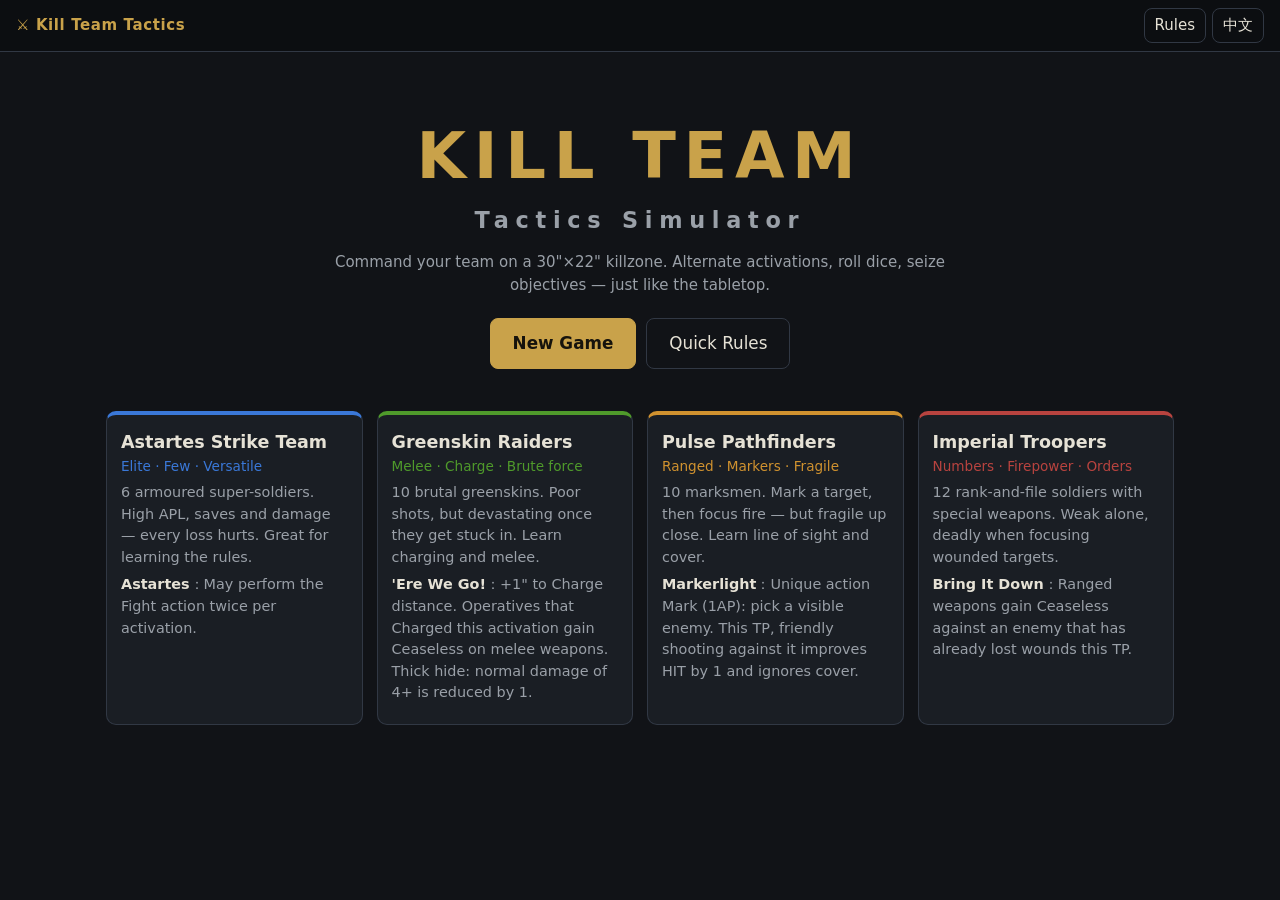
==== index.html @ c84ca501 "Kill Team Tactics: initial playable PWA Browser-based Kill Team-style skirmish game (no build step):" ====
<!doctype html>
<html lang="zh-Hant">
<head>
  <meta charset="utf-8">
  <meta name="viewport" content="width=device-width, initial-scale=1, viewport-fit=cover">
  <meta name="theme-color" content="#0c0e11">
  <meta name="apple-mobile-web-app-capable" content="yes">
  <title>Kill Team Tactics</title>
  <link rel="manifest" href="manifest.webmanifest">
  <link rel="icon" href="icons/icon.svg" type="image/svg+xml">
  <link rel="apple-touch-icon" href="icons/icon.svg">
  <link rel="stylesheet" href="css/style.css">
</head>
<body>
  <div id="app"></div>
  <div id="modal-root"></div>
  <script type="module" src="js/main.js"></script>
</body>
</html>
---- css/style.css ----
:root {
  --bg: #111317;
  --panel: #1a1e24;
  --panel2: #22272f;
  --line: #313844;
  --text: #e6e2d6;
  --muted: #9aa0a8;
  --brass: #c9a24a;
  --ok: #4fbf6a;
  --bad: #e0564f;
  --mat: #3a3f36;
  --grid: rgba(255, 255, 255, 0.07);
  --heavy: #23262b;
  --heavy-s: #5c6470;
  --light-t: rgba(170, 140, 90, 0.35);
  --light-s: rgba(200, 170, 110, 0.75);
  --obj: #d9d2bf;
  --obj-s: #111;
  color-scheme: dark;
}

* { box-sizing: border-box; }
html, body { margin: 0; height: 100%; }
body {
  background: var(--bg);
  color: var(--text);
  font: 15px/1.5 "Segoe UI", "Noto Sans TC", "Microsoft JhengHei", system-ui, sans-serif;
  -webkit-tap-highlight-color: transparent;
}
#app { min-height: 100%; display: flex; flex-direction: column; }

button {
  font: inherit; color: var(--text); background: var(--panel2); border: 1px solid var(--line);
  border-radius: 8px; padding: 8px 12px; cursor: pointer; transition: background .15s, border-color .15s;
}
button:hover:not(:disabled) { border-color: var(--brass); }
button:disabled { opacity: .4; cursor: not-allowed; }
button.primary { background: var(--brass); color: #16130c; border-color: var(--brass); font-weight: 600; }
button.primary:hover:not(:disabled) { filter: brightness(1.1); }
button.ghost { background: transparent; }
button.big { padding: 12px 22px; font-size: 1.05rem; }
button.wide { width: 100%; margin-top: 10px; }

/* ---------- header ---------- */
.top {
  display: flex; align-items: center; gap: 12px; padding: 8px 16px;
  background: #0c0e11; border-bottom: 1px solid var(--line); position: sticky; top: 0; z-index: 5;
}
.brand { font-weight: 700; letter-spacing: .04em; color: var(--brass); cursor: pointer; white-space: nowrap; }
.topbtns { margin-left: auto; display: flex; gap: 6px; }
.topbtns button { padding: 5px 10px; }

.scorebar { display: flex; align-items: center; gap: 10px; flex: 1; justify-content: center; min-width: 0; }
.score {
  border-left: 4px solid var(--tc); background: var(--panel); padding: 3px 10px; border-radius: 6px; min-width: 0;
}
.score.turn { box-shadow: 0 0 0 1px var(--tc), 0 0 14px -2px var(--tc); }
.sname { font-size: .8rem; color: var(--muted); white-space: nowrap; overflow: hidden; text-overflow: ellipsis; }
.snums { display: flex; gap: 10px; font-size: .85rem; white-space: nowrap; }
.snums b { color: var(--text); font-size: 1rem; }
.tp { font-weight: 700; color: var(--brass); white-space: nowrap; }

/* ---------- home ---------- */
.home { padding: 24px 16px 48px; max-width: 1100px; margin: 0 auto; width: 100%; }
.hero { text-align: center; padding: 32px 0 24px; }
.hero h1 { font-size: clamp(2.2rem, 7vw, 4rem); margin: 0; letter-spacing: .12em; color: var(--brass); }
.hero h1 small { display: block; font-size: .35em; letter-spacing: .3em; color: var(--muted); }
.hero p { max-width: 620px; margin: 14px auto 22px; color: var(--muted); }
.herobtns { display: flex; gap: 10px; justify-content: center; flex-wrap: wrap; }
.teamgrid { display: grid; grid-template-columns: repeat(auto-fit, minmax(240px, 1fr)); gap: 14px; margin-top: 18px; }
.teamcard { background: var(--panel); border: 1px solid var(--line); border-top: 4px solid var(--tc); border-radius: 10px; padding: 14px; }
.teamcard h3 { margin: 0; }
.tag { color: var(--tc); font-size: .85rem; margin-bottom: 6px; }
.teamcard p { margin: 6px 0; font-size: .9rem; color: var(--muted); }
.rule { font-size: .88rem; color: var(--muted); }
.rule b { color: var(--text); }

/* ---------- setup ---------- */
.setup { padding: 16px; max-width: 1100px; margin: 0 auto; width: 100%; }
.picks { display: grid; grid-template-columns: 1fr 1fr; gap: 16px; }
.pick { background: var(--panel); border: 1px solid var(--line); border-radius: 10px; padding: 14px; }
.pick h3 { margin: 0 0 10px; }
.picklist { display: grid; gap: 8px; }
.teampick { text-align: left; display: flex; flex-direction: column; border-left: 4px solid var(--tc); }
.teampick span { font-size: .82rem; color: var(--muted); }
.teampick.on { background: color-mix(in srgb, var(--tc) 25%, var(--panel2)); border-color: var(--tc); }
.aitoggle { display: flex; gap: 8px; align-items: center; margin: 12px 0 4px; cursor: pointer; }
.roster { margin-top: 10px; border-top: 1px solid var(--line); padding-top: 8px; }
.rrow { display: flex; justify-content: space-between; gap: 8px; font-size: .88rem; padding: 2px 0; }
.stats { color: var(--muted); white-space: nowrap; }
.setupbar { display: flex; justify-content: space-between; margin-top: 16px; }

/* ---------- game ---------- */
.game { flex: 1; display: grid; grid-template-columns: 1fr 360px; gap: 12px; padding: 12px; min-height: 0; }
.boardwrap { min-width: 0; display: flex; align-items: flex-start; justify-content: center; }
#board { width: 100%; height: auto; max-height: calc(100vh - 90px); background: #0c0e11; border-radius: 10px; user-select: none; touch-action: manipulation; }
#board .mat { fill: var(--mat); }
#board .heavy { fill: var(--heavy); stroke: var(--heavy-s); stroke-width: .06; }
#board .light { stroke: var(--light-s); stroke-width: .04; }
#board .objtxt { font-size: .45px; font-weight: 700; text-anchor: middle; fill: #111; }
#board .op { cursor: pointer; }
#board .op .base { stroke: #0b0b0b; stroke-width: .07; }
#board .op .base.conceal { stroke: #fff; stroke-dasharray: .15 .1; stroke-width: .06; }
#board .op.spent { opacity: .45; }
#board .optxt { font-size: .48px; font-weight: 700; text-anchor: middle; fill: #fff; pointer-events: none; paint-order: stroke; stroke: rgba(0,0,0,.6); stroke-width: .06px; }
#board .wbg { fill: rgba(0,0,0,.6); }
#board .wfg { fill: var(--ok); }
#board .wfg.inj { fill: var(--bad); }
#board .badge { font-size: .42px; fill: #fff; text-anchor: middle; pointer-events: none; }
#board .mark { fill: #ff3b30; stroke: #fff; stroke-width: .04; }
#board .selRing { fill: none; stroke: #fff; stroke-width: .07; opacity: .8; }
#board .activeRing { fill: none; stroke: var(--brass); stroke-width: .1; }
#board .tgt { fill: rgba(224, 86, 79, .18); stroke: var(--bad); stroke-width: .08; animation: pulse 1s ease-in-out infinite; }
#board .tgt.cover { stroke-dasharray: .2 .1; }
#board .ring { fill: rgba(201, 162, 74, .07); stroke: var(--brass); stroke-width: .04; stroke-dasharray: .25 .15; }
#board .path { fill: none; stroke-width: .09; stroke-linejoin: round; stroke-dasharray: .3 .12; }
#board .path.ok, #board .ghost.ok { stroke: var(--ok); }
#board .path.bad, #board .ghost.bad { stroke: var(--bad); }
#board .ghost { fill: rgba(255,255,255,.12); stroke-width: .07; }
#board .pathlen { font-size: .5px; text-anchor: middle; fill: #fff; font-weight: 700; paint-order: stroke; stroke: #000; stroke-width: .08px; }
@keyframes pulse { 50% { opacity: .45; } }

.panel { display: flex; flex-direction: column; gap: 10px; min-width: 0; max-height: calc(100vh - 80px); overflow-y: auto; }
.card { background: var(--panel); border: 1px solid var(--line); border-radius: 10px; padding: 12px; }
.card h2 { font-size: 1.05rem; margin: 0 0 6px; }
.card h3 { font-size: .95rem; margin: 0 0 6px; }
.card h3 small { color: var(--muted); font-weight: 400; font-size: .8rem; }
.hint { color: var(--muted); font-size: .88rem; margin: 6px 0; }
.small { font-size: .8rem; }
.ok { color: var(--ok); margin: 4px 0; }
.bad { color: var(--bad); margin: 4px 0; }
.row { display: flex; gap: 8px; flex-wrap: wrap; margin-top: 8px; }
.row > button { flex: 1; }
.cp { font-size: .75rem; color: var(--brass); margin-left: 4px; }
.turnbanner { border-top: 4px solid var(--tc); }
.activehead { display: flex; justify-content: space-between; align-items: center; margin: 6px 0; }
.ap { color: var(--brass); letter-spacing: 2px; }
.orders { display: grid; grid-template-columns: 1fr 1fr; gap: 6px; }
.orders .on { background: color-mix(in srgb, var(--brass) 30%, var(--panel2)); border-color: var(--brass); }
.actions { display: grid; grid-template-columns: 1fr 1fr; gap: 6px; margin-top: 8px; }
.readylist { display: flex; flex-wrap: wrap; gap: 6px; }
.readylist button { padding: 5px 8px; font-size: .85rem; }
.readylist small { color: var(--muted); }
.mode { border: 1px dashed var(--brass); border-radius: 8px; padding: 8px 10px; margin-top: 8px; }
.weapon { width: 100%; text-align: left; display: flex; flex-direction: column; margin-top: 6px; }
.wstats { color: var(--brass); font-size: .85rem; }
.wrules { color: var(--muted); font-size: .75rem; }

.ploys { border-left: 3px solid var(--tc); padding-left: 10px; margin: 10px 0; }
.ploy { width: 100%; text-align: left; margin-top: 6px; display: block; }
.ploy small { display: block; color: var(--muted); }
.ploy.on { border-color: var(--ok); }

.datacard { border-top: 3px solid var(--tc); }
.statline { display: grid; grid-template-columns: repeat(5, 1fr); gap: 4px; text-align: center; }
.statline div { background: var(--panel2); border-radius: 6px; padding: 4px 0; }
.statline span { display: block; font-size: .65rem; color: var(--muted); letter-spacing: .08em; }
.statline b { font-size: 1.05rem; }
.flags { display: flex; flex-wrap: wrap; gap: 4px; margin-top: 6px; }
.flag { font-size: .75rem; padding: 1px 7px; border-radius: 999px; background: var(--panel2); border: 1px solid var(--line); }
.flag.inj { border-color: var(--bad); color: var(--bad); }
.flag.mk { border-color: #ff3b30; }
table.weapons, table.final { width: 100%; border-collapse: collapse; margin-top: 8px; font-size: .85rem; }
table.weapons th, table.final th { color: var(--muted); font-weight: 400; font-size: .75rem; text-align: center; }
table.weapons td, table.final td { padding: 4px 2px; border-top: 1px solid var(--line); text-align: center; }
table.weapons td:first-child, table.final td:first-child { text-align: left; }

.log ol { list-style: none; margin: 0; padding: 0; max-height: 220px; overflow-y: auto; font-size: .8rem; }
.log li { padding: 3px 0; border-bottom: 1px solid rgba(255,255,255,.04); color: var(--muted); }
.log li.tp { color: var(--brass); font-weight: 600; }
.log li.kill { color: var(--bad); }
.log li.side0, .log li.side1 { color: var(--text); }

/* ---------- modal ---------- */
.modal { position: fixed; inset: 0; background: rgba(0,0,0,.6); display: flex; align-items: center; justify-content: center; padding: 16px; z-index: 20; }
.dialog { background: var(--panel); border: 1px solid var(--line); border-radius: 12px; padding: 18px; width: min(520px, 100%); max-height: 90vh; overflow-y: auto; }
.dialog h2 { margin: 0 0 8px; }
.dialog.help { width: min(720px, 100%); }
.dialog.help h3 { color: var(--brass); margin: 16px 0 6px; }
.dialog.help table { border-collapse: collapse; width: 100%; font-size: .9rem; }
.dialog.help td { border-top: 1px solid var(--line); padding: 5px 6px; vertical-align: top; }
.dialog.help td:first-child { white-space: nowrap; color: var(--brass); }
.dicerow { display: flex; align-items: center; flex-wrap: wrap; gap: 5px; margin: 10px 0; }
.dicerow label { width: 100%; font-size: .8rem; color: var(--muted); }
.dicerow em { font-style: normal; font-size: .82rem; color: var(--muted); margin-left: 6px; }
.die {
  width: 36px; height: 36px; display: inline-flex; align-items: center; justify-content: center; border-radius: 7px;
  font-weight: 700; font-size: 1.1rem; background: #2c3139; color: #777; border: 2px solid #3a404a;
  animation: roll .35s ease-out both;
}
.die.norm { background: #e8e3d4; color: #1b1b1b; border-color: #fff; }
.die.crit { background: var(--brass); color: #1b1b1b; border-color: #ffe08a; box-shadow: 0 0 10px rgba(201,162,74,.6); }
.die.rr { outline: 2px dotted #8ab4ff; outline-offset: 1px; }
.die.cover { font-size: .9rem; }
@keyframes roll { from { transform: rotate(-120deg) scale(.4); opacity: 0; } }
.dicerow .die:nth-child(3) { animation-delay: .05s; } .dicerow .die:nth-child(4) { animation-delay: .1s; }
.dicerow .die:nth-child(5) { animation-delay: .15s; } .dicerow .die:nth-child(6) { animation-delay: .2s; }
.outcome { background: var(--panel2); border-radius: 8px; padding: 10px; margin-top: 10px; }
.outcome b { color: var(--brass); font-size: 1.2rem; }
.steps { font-size: .88rem; padding-left: 20px; }
.still .die { animation: none; }
.die.small { width: 26px; height: 26px; font-size: .85rem; animation: none; }
.fsides { display: grid; grid-template-columns: 1fr 1fr; gap: 8px; }
.fside { background: var(--panel2); border-radius: 8px; padding: 8px; border-top: 3px solid var(--tc); }
.fside.now { box-shadow: 0 0 0 2px var(--tc); }
.fhead small { display: block; color: var(--muted); }
.fside .dicerow { margin: 6px 0; }
.fside .die { width: 30px; height: 30px; font-size: .95rem; }
.remain, .wounds { font-size: .82rem; color: var(--muted); display: flex; align-items: center; gap: 4px; flex-wrap: wrap; margin-top: 4px; }
.fopts { display: grid; gap: 6px; }
@media (max-width: 480px) { .fsides { grid-template-columns: 1fr; } }

/* ---------- responsive ---------- */
@media (max-width: 900px) {
  .game { grid-template-columns: 1fr; padding: 8px; }
  .panel { max-height: none; }
  #board { max-height: none; }
  .picks { grid-template-columns: 1fr; }
  .top { flex-wrap: wrap; padding: 6px 10px; }
  .scorebar { order: 3; width: 100%; flex-basis: 100%; }
  .brand span { display: none; }
}
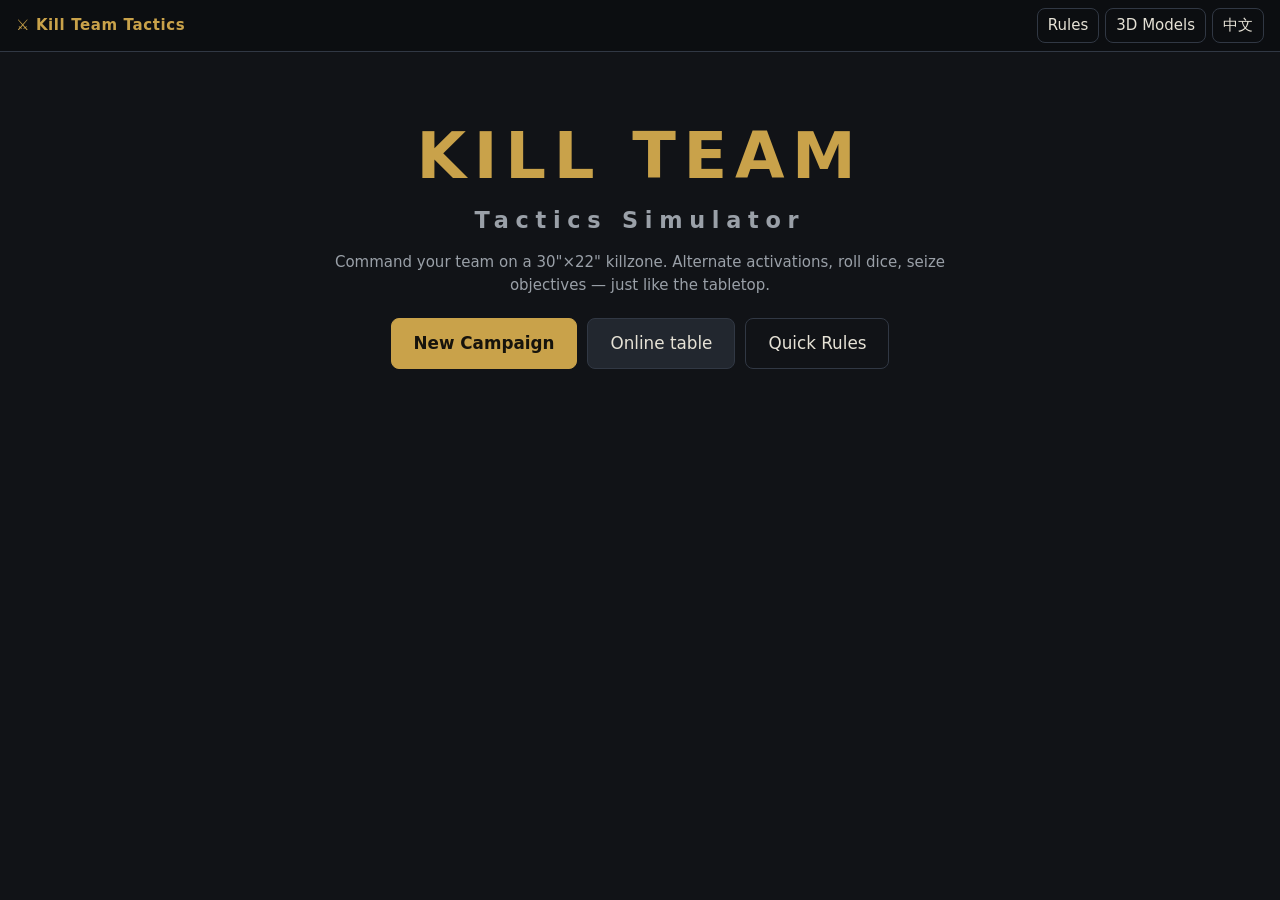
==== commit a15e0e96: "Add peer-to-peer online tabletop and refine 3D previews" ====
--- a/index.html
+++ b/index.html
@@ -10,6 +10,7 @@
   <link rel="icon" href="icons/icon.svg" type="image/svg+xml">
   <link rel="apple-touch-icon" href="icons/icon.svg">
   <link rel="stylesheet" href="css/style.css">
+  <link rel="stylesheet" href="css/online.css">
 </head>
 <body>
   <div id="app"></div>
--- a/css/style.css
+++ b/css/style.css
@@ -42,20 +42,64 @@
 button.wide { width: 100%; margin-top: 10px; }
 
 /* ---------- header ---------- */
+/* Three columns: brand + score on the left, the turn status exactly centred, buttons on the right. */
 .top {
-  display: flex; align-items: center; gap: 12px; padding: 8px 16px;
+  display: grid; grid-template-columns: minmax(max-content, 1fr) minmax(300px, 760px) minmax(max-content, 1fr);
+  align-items: center; gap: 12px; padding: 8px 16px;
   background: #0c0e11; border-bottom: 1px solid var(--line); position: sticky; top: 0; z-index: 5;
 }
+.topleft { display: flex; align-items: center; gap: 12px; min-width: 0; }
 .brand { font-weight: 700; letter-spacing: .04em; color: var(--brass); cursor: pointer; white-space: nowrap; }
-.topbtns { margin-left: auto; display: flex; gap: 6px; }
+.topbtns { justify-self: end; display: flex; gap: 6px; }
 .topbtns button { padding: 5px 10px; }
-
-.scorebar { display: flex; align-items: center; gap: 10px; flex: 1; justify-content: center; min-width: 0; }
+.game-settings { position: relative; flex-shrink: 0; }
+.game-settings summary {
+  display: flex; align-items: center; justify-content: center; width: 40px; height: 40px;
+  border: 1px solid var(--line); border-radius: 8px; cursor: pointer; list-style: none;
+}
+.game-settings summary::-webkit-details-marker { display: none; }
+.game-settings summary:hover, .game-settings[open] summary { border-color: var(--brass); color: var(--brass); }
+.game-settings summary:focus-visible { outline: 2px solid var(--brass); outline-offset: 3px; }
+.settings-menu {
+  position: absolute; right: 0; top: calc(100% + 8px); width: 180px; padding: 8px;
+  display: grid; gap: 4px; background: var(--panel); border: 1px solid var(--line);
+  border-radius: 10px; box-shadow: 0 8px 24px #0008; z-index: 10;
+}
+.topbtns .settings-menu button { text-align: left; padding: 10px 12px; }
+.settings-menu button:hover { background: var(--panel2); }
+
+.scorebar { display: flex; align-items: center; gap: 10px; flex: 0 1 auto; justify-content: flex-start; min-width: 0; }
+.turnstatus {
+  min-width: 0; display: flex; align-items: stretch; overflow: hidden; border-radius: 12px;
+  border: 1px solid color-mix(in srgb, var(--tc) 70%, transparent);
+  background: linear-gradient(90deg, color-mix(in srgb, var(--tc) 26%, var(--panel)) 0%, var(--panel) 70%);
+  box-shadow: 0 0 0 1px #0006 inset, 0 0 18px -6px var(--tc);
+}
+.turnstatus.flash { animation: tsflash 1.2s ease-out; }
+@keyframes tsflash {
+  0% { box-shadow: 0 0 0 2px var(--tc), 0 0 36px 4px var(--tc); transform: scale(1.02); }
+  100% { box-shadow: 0 0 0 1px #0006 inset, 0 0 18px -6px var(--tc); transform: none; }
+}
+.tsbadge {
+  flex: 0 0 auto; display: flex; flex-direction: column; align-items: center; justify-content: center; gap: 1px;
+  min-width: 72px; padding: 6px 10px; background: color-mix(in srgb, var(--tc) 55%, #000); color: #fff;
+}
+.tsicon { font-size: 1.3rem; line-height: 1; }
+.tsphase { font-weight: 700; font-size: .85rem; letter-spacing: .06em; }
+.tsbadge small { font-size: .7rem; opacity: .85; white-space: nowrap; }
+.tsbody { flex: 1; min-width: 0; padding: 6px 14px; display: flex; flex-direction: column; justify-content: center; text-align: center; }
+.tswho, .tsdoing, .tslast { white-space: nowrap; overflow: hidden; text-overflow: ellipsis; }
+.tswho { font-size: 1.15rem; font-weight: 700; color: var(--text); }
+.tswho b { font-size: 1.25rem; }
+.tsdoing { font-size: .95rem; color: var(--text); }
+.tslast { font-size: .78rem; color: var(--muted); margin-top: 2px; }
+@media (prefers-reduced-motion: reduce) { .turnstatus.flash { animation: none; } }
 .score {
   border-left: 4px solid var(--tc); background: var(--panel); padding: 3px 10px; border-radius: 6px; min-width: 0;
 }
 .score.turn { box-shadow: 0 0 0 1px var(--tc), 0 0 14px -2px var(--tc); }
 .sname { font-size: .8rem; color: var(--muted); white-space: nowrap; overflow: hidden; text-overflow: ellipsis; }
+.sname small { display: block; font-size: .68rem; line-height: 1.2; overflow: hidden; text-overflow: ellipsis; }
 .snums { display: flex; gap: 10px; font-size: .85rem; white-space: nowrap; }
 .snums b { color: var(--text); font-size: 1rem; }
 .tp { font-weight: 700; color: var(--brass); white-space: nowrap; }
@@ -88,37 +132,213 @@
 .roster { margin-top: 10px; border-top: 1px solid var(--line); padding-top: 8px; }
 .rrow { display: flex; justify-content: space-between; gap: 8px; font-size: .88rem; padding: 2px 0; }
 .stats { color: var(--muted); white-space: nowrap; }
+.abilities { margin: 8px 0 0; padding-left: 18px; font-size: .8rem; color: var(--muted); }
+.abilities b { color: var(--text); }
+.missionbox { margin: 4px 0 6px; font-size: .82rem; color: var(--muted); }
+.missionbox b { color: var(--brass); }
+.missionpick { margin-bottom: 12px; }
+.missionpick select, .bidinput { background: var(--panel2); color: var(--text); border: 1px solid var(--line); border-radius: 6px; padding: 6px; font: inherit; }
+.missionpick select { width: 100%; }
+.bidinput { width: 80px; }
+.log li.npo { color: #c99be0; }
+/* Turn banner over the map: slides in, holds, fades; never blocks clicks */
+.turnanim { position: absolute; left: 0; right: 0; top: 16%; z-index: 4; pointer-events: none; display: flex; justify-content: center;
+  animation: turnband 1.9s ease-in-out both; }
+.turnanim > div { min-width: 60%; padding: 10px 28px; text-align: center; color: #fff;
+  background: linear-gradient(90deg, transparent, color-mix(in srgb, var(--tc) 55%, #0b0e13) 18%, color-mix(in srgb, var(--tc) 55%, #0b0e13) 82%, transparent);
+  border-top: 2px solid var(--tc); border-bottom: 2px solid var(--tc); text-shadow: 0 2px 10px rgba(0,0,0,.7); }
+.turnanim b { display: block; font-size: clamp(1.4rem, 5.5vw, 2.6rem); letter-spacing: .14em; animation: turnword 1.9s ease-out both; }
+.turnanim span { display: block; font-size: .95rem; opacity: .9; }
+.turnanim.theirs > div { background: linear-gradient(270deg, transparent, color-mix(in srgb, var(--tc) 55%, #0b0e13) 18%, color-mix(in srgb, var(--tc) 55%, #0b0e13) 82%, transparent); }
+.turnanim.theirs { animation-name: turnbandR; }
+@keyframes turnband { 0% { opacity: 0; transform: translateX(-40%); } 18% { opacity: 1; transform: none; } 78% { opacity: 1; } 100% { opacity: 0; transform: translateX(8%); } }
+@keyframes turnbandR { 0% { opacity: 0; transform: translateX(40%); } 18% { opacity: 1; transform: none; } 78% { opacity: 1; } 100% { opacity: 0; transform: translateX(-8%); } }
+@keyframes turnword { 0% { letter-spacing: .6em; opacity: 0; } 22% { letter-spacing: .14em; opacity: 1; } 100% { letter-spacing: .14em; opacity: 1; } }
+@media (prefers-reduced-motion: reduce) { .turnanim, .turnanim b { animation: none !important; } }
+/* Victory / defeat banner over the map */
+.endbanner { position: absolute; inset: 0; z-index: 5; display: flex; align-items: center; justify-content: center; cursor: pointer; border-radius: 10px;
+  background: radial-gradient(circle at center, color-mix(in srgb, var(--tc) 38%, transparent), rgba(5,7,10,.78) 70%); animation: endfade .8s ease-out both; overflow: hidden; }
+.endbanner.lose { background: radial-gradient(circle at center, rgba(0,0,0,.35), rgba(5,0,0,.86) 70%); backdrop-filter: grayscale(.9) brightness(.7); }
+.endbanner.draw { background: radial-gradient(circle at center, rgba(201,162,74,.22), rgba(5,7,10,.8) 70%); }
+.endtext { text-align: center; color: #fff; text-shadow: 0 2px 18px rgba(0,0,0,.8); padding: 0 12px; }
+.endtext h1 { margin: 0; font-size: clamp(2.4rem, 9vw, 5.5rem); letter-spacing: .18em; padding-left: .18em; font-weight: 800; animation: endpop 1.1s cubic-bezier(.2, 1.4, .4, 1) .25s both; }
+.endbanner.win h1 { background: linear-gradient(180deg, #fff6c8, #e0a93a); -webkit-background-clip: text; background-clip: text; color: transparent; text-shadow: none; filter: drop-shadow(0 3px 14px rgba(255,200,80,.6)); }
+.endbanner.lose h1 { color: #d65b52; animation: endfall 1.2s cubic-bezier(.3, 0, .2, 1) .25s both, endshake .5s ease-in-out 1.4s 2; }
+.endbanner.draw h1 { color: #e8dcb4; }
+.endtext p { margin: .4rem 0 0; font-size: clamp(1rem, 3vw, 1.6rem); color: var(--tc); filter: brightness(1.5); animation: endfade .8s ease-out 1s both; }
+.endtext small { display: block; margin-top: .3rem; font-size: 1rem; opacity: .85; animation: endfade .8s ease-out 1.3s both; }
+.endtext em { display: block; margin-top: 1.2rem; font-style: normal; font-size: .8rem; opacity: .65; animation: endfade .8s ease-out 2s both; }
+.endsparks { position: absolute; left: 50%; top: 50%; width: 0; height: 0; }
+.endsparks i { position: absolute; left: 0; top: 0; width: 8px; height: 8px; margin: -4px; border-radius: 50%; background: var(--c); transform: rotate(var(--a)) translateX(0); opacity: 0;
+  animation: endspark 1.6s ease-out var(--d) infinite; }
+@keyframes endfade { from { opacity: 0; } to { opacity: 1; } }
+@keyframes endpop { from { opacity: 0; transform: scale(.3); } to { opacity: 1; transform: scale(1); } }
+@keyframes endfall { from { opacity: 0; transform: translateY(-120%) scale(1.4); } to { opacity: 1; transform: none; } }
+@keyframes endshake { 0%, 100% { transform: translateX(0); } 25% { transform: translateX(-8px); } 75% { transform: translateX(8px); } }
+@keyframes endspark { 0% { opacity: 1; transform: rotate(var(--a)) translateX(0) scale(1); } 100% { opacity: 0; transform: rotate(var(--a)) translateX(min(34vw, 260px)) scale(.3); } }
+@media (prefers-reduced-motion: reduce) { .endbanner *, .endbanner { animation-duration: .01s !important; animation-iteration-count: 1 !important; animation-delay: 0s !important; } }
+.gambit { margin: 10px 0; padding-top: 8px; border-top: 1px solid var(--line); }
+.gambit label, .ffploys label { display: block; margin: 4px 0; }
+.gambit label .hint, .ffploys label .hint { display: block; margin-left: 22px; }
+.ffploys { margin: 8px 0; padding: 6px 8px; border-left: 3px solid var(--accent, #c9a227); background: rgba(201, 162, 39, .06); }
+.ffploys h4 { margin: 0 0 4px; font-size: .9em; }
+.ffploys label.off { opacity: .55; }
+.gambit h4 { margin: 0 0 4px; }
+.gambit select { width: 100%; background: var(--panel2); color: var(--text); border: 1px solid var(--line); border-radius: 6px; padding: 6px; font: inherit; }
+.recentbox { margin: 6px 0 10px; padding: 6px 8px; border: 1px solid var(--line); border-radius: 8px; background: var(--panel2); }
+.recent.now span:first-child::before { content: '▶ '; color: var(--brass); }
+.pending { margin: 8px 0; padding: 10px; border: 1px solid var(--bad); border-radius: 8px; }
+.pending h3 { margin: 0 0 6px; }
+.pending .row { display: flex; gap: 8px; justify-content: flex-end; }
+.teaminfo { display: grid; grid-template-columns: auto 1fr; gap: 2px 10px; margin: 6px 0 8px; font-size: .84rem; }
+.teaminfo dt { color: var(--muted); }
+.teaminfo dd { margin: 0; }
+.tactics { margin-top: 10px; border-top: 1px solid var(--line); padding-top: 8px; }
+.tactics h4 { margin: 0 0 6px; }
+.tactics .row { display: flex; gap: 10px; flex-wrap: wrap; }
+.tactics label { display: flex; flex-direction: column; gap: 3px; font-size: .82rem; color: var(--muted); flex: 1; min-width: 130px; }
+.tactics label.equip-option { display: grid; grid-template-columns: 18px minmax(0, 1fr); column-gap: 8px; row-gap: 3px; align-items: start; margin: 10px 0; cursor: pointer; }
+.equip-option input[type="checkbox"] { grid-column: 1; grid-row: 1; width: 16px; height: 16px; margin: 2px 0 0; }
+.equip-option .equip-name { grid-column: 2; grid-row: 1; }
+.equip-option .hint { grid-column: 2; grid-row: 2; }
+.equipment-group { margin-top: 16px; padding-top: 12px; border-top: 1px solid var(--line, #343b46); }
+.equipment-group h5 { margin: 0 0 10px; font-size: 1rem; }
+.equipment-group h5 .hint { display: block; margin-top: 4px; font-size: .8rem; font-weight: normal; }
+.tactics select { background: var(--panel2); color: var(--text); border: 1px solid var(--line); border-radius: 6px; padding: 6px; font: inherit; }
 .setupbar { display: flex; justify-content: space-between; margin-top: 16px; }
 
 /* ---------- game ---------- */
+.boardviewbar { display: flex; align-items: center; gap: 7px; margin: 0 0 8px; flex-wrap: wrap; }
+.boardviewbar .on { border-color: var(--accent, #d6ad65); color: #ffe09b; background: #353124; }
+.battle3d-stage { position: relative; width: 100%; height: min(70vh, 780px); min-height: 380px; background: #10151d; border: 1px solid var(--line); border-radius: 10px; overflow: hidden; }
+.battle3d-source { display: none; }
+.battle3d-host, .battle3d-canvas { width: 100%; height: 100%; display: block; }
+.battle3d-canvas { touch-action: none; outline-offset: -3px; }
+.battle3d-tools { position: absolute; top: 10px; right: 10px; display: flex; gap: 6px; flex-wrap: wrap; justify-content: flex-end; }
+.battle3d-tools button { padding: 5px 9px; background: #151d2ce8; }
+.battle3d-tools .on { color: #ffe09b; border-color: #ffe09b; }
+.battle3d-hint { pointer-events: none; position: absolute; left: 10px; right: 10px; bottom: 0; padding: 7px 10px; background: #10151dd9; color: #b8c7dc; font-size: 11px; border-radius: 6px; }
+.battle3d-status { position: absolute; z-index: 5; left: 10px; top: 45px; max-width: calc(100% - 20px); padding: 9px 12px; color: #fff; background: #172337ed; border-radius: 6px; }
+@media(max-width: 650px) { .battle3d-stage { height: 60vh; min-height: 330px; } .battle3d-tools { right: 5px; top: 5px; gap: 3px; } }
 .game { flex: 1; display: grid; grid-template-columns: 1fr 360px; gap: 12px; padding: 12px; min-height: 0; }
 .boardwrap { min-width: 0; display: flex; align-items: flex-start; justify-content: center; }
 #board { width: 100%; height: auto; max-height: calc(100vh - 90px); background: #0c0e11; border-radius: 10px; user-select: none; touch-action: manipulation; }
 #board .mat { fill: var(--mat); }
+#board .cover-range { fill: none; stroke: #9edbd2; stroke-width: .045; stroke-dasharray: .22 .16; opacity: .35; pointer-events: none; }
+#terrain-hover { position: fixed; z-index: 1000; pointer-events: none; max-width: min(340px, calc(100vw - 16px)); padding: 10px 12px; border: 1px solid var(--line); border-radius: 8px; background: var(--panel); color: var(--text); font-size: .85rem; box-shadow: 0 4px 16px #0008; }
+#terrain-hover div { margin-top: 5px; color: var(--muted); }
 #board .heavy { fill: var(--heavy); stroke: var(--heavy-s); stroke-width: .06; }
 #board .light { stroke: var(--light-s); stroke-width: .04; }
+#board .wire { fill: none; stroke: #b9b2a0; stroke-width: .07; stroke-dasharray: .18 .1; }
 #board .objtxt { font-size: .45px; font-weight: 700; text-anchor: middle; fill: #111; }
+#board .objbadge { font-size: .34px; font-weight: 700; text-anchor: middle; fill: var(--obj); paint-order: stroke; stroke: rgba(0,0,0,.65); stroke-width: .08px; }
 #board .op { cursor: pointer; }
+#board.deploy .op.mine { cursor: grab; touch-action: none; }
+#board .equipment-rotate-handle { cursor: grab; touch-action: none; pointer-events: all; }
+#board .equipment-rotate-handle:hover { fill: #fff; stroke: #37d995; }
+#board .equipment-rotate-handle:active { cursor: grabbing; }
+#board .op.dragging { cursor: grabbing; opacity: .85; }
 #board .op .base { stroke: #0b0b0b; stroke-width: .07; }
 #board .op .base.conceal { stroke: #fff; stroke-dasharray: .15 .1; stroke-width: .06; }
-#board .op.spent { opacity: .45; }
+#board .op.spent .base { opacity: .45; }
+.operative-tokens { pointer-events: none; }
+.order-token { --token-color: #ec8a30; --token-edge: #ffe1ae; --token-ink: #24180d; }
+.order-token.conceal { --token-color: #439fc4; --token-edge: #b5e6ff; --token-ink: #071b2a; }
+.order-token.expended { --token-color: #47362a; --token-edge: #d38343; --token-ink: #f5b578; }
+.order-token.conceal.expended { --token-color: #203e51; --token-edge: #5caccb; --token-ink: #a8e0f4; }
+.counteract-token { --token-color: #e7dbc3; --token-edge: #93836c; --token-ink: #28231d; }
+.crossfire-token { --token-color: #7a5aa6; --token-edge: #d9c6f5; --token-ink: #fff; }
+.token-num { font-size: .38px; font-weight: 800; fill: var(--token-ink); }
+.token-face { fill: var(--token-color); stroke: var(--token-edge); stroke-width: .055; stroke-linejoin: round; }
+.token-symbol { fill: none; stroke: var(--token-ink); stroke-width: .055; stroke-linecap: round; stroke-linejoin: round; }
+.token-used { fill: none; stroke: #fff2d6; stroke-width: .075; stroke-linecap: round; stroke-linejoin: round; }
+.token-legend { display: flex; flex-wrap: wrap; gap: 8px 14px; padding: 8px 4px; color: var(--muted); font-size: .78rem; }
+.token-key { display: inline-flex; align-items: center; gap: 5px; }
+.token-key svg { width: 22px; height: 22px; overflow: visible; }
 #board .optxt { font-size: .48px; font-weight: 700; text-anchor: middle; fill: #fff; pointer-events: none; paint-order: stroke; stroke: rgba(0,0,0,.6); stroke-width: .06px; }
 #board .wbg { fill: rgba(0,0,0,.6); }
 #board .wfg { fill: var(--ok); }
 #board .wfg.inj { fill: var(--bad); }
 #board .badge { font-size: .42px; fill: #fff; text-anchor: middle; pointer-events: none; }
 #board .mark { fill: #ff3b30; stroke: #fff; stroke-width: .04; }
+#board .poisontok { fill: #8fd14f; stroke: #1b1b1b; stroke-width: .04; }
+#board .marktxt { font-size: .3px; font-weight: 700; text-anchor: middle; fill: #fff; pointer-events: none; }
 #board .selRing { fill: none; stroke: #fff; stroke-width: .07; opacity: .8; }
 #board .activeRing { fill: none; stroke: var(--brass); stroke-width: .1; }
+#board .op.victor .base { animation: victor 1.4s ease-in-out infinite; }
+#board .op.vanquished { opacity: .4; filter: grayscale(1); }
+@keyframes victor { 0%, 100% { filter: drop-shadow(0 0 .1px #ffe08a); } 50% { filter: drop-shadow(0 0 .45px #ffe08a); } }
+#board .trailg.old { opacity: .3; }
+#board .trailg.latest .trail { stroke-width: .14; opacity: 1; }
+#board .trailtxt { font-size: .5px; text-anchor: middle; fill: #fff; font-weight: 700; paint-order: stroke; stroke: #000; stroke-width: .1px; }
+#board .optag rect { fill: rgba(10,12,16,.88); stroke: var(--brass); stroke-width: .05; }
+#board .optag text { font-size: .46px; font-weight: 700; text-anchor: middle; fill: #fff; }
+#board .optag.atk rect { stroke: #ff6a5a; } #board .optag.tgtt rect { stroke: #ff3b30; fill: rgba(60,10,10,.9); }
+#board .optag.peekt rect { stroke: #7fe3ff; }
+#board .peekMark { fill: none; stroke: #7fe3ff; stroke-width: .09; pointer-events: none; animation: pulse 1.1s ease-in-out infinite; }
+#board .op.linked { filter: drop-shadow(0 0 .35px #7fe3ff) drop-shadow(0 0 .2px #7fe3ff); }
+#board .atkRing { fill: none; stroke: #ff6a5a; stroke-width: .12; }
+#board .tgtRing { fill: rgba(255,59,48,.14); stroke: #ff3b30; stroke-width: .12; stroke-dasharray: .25 .12; animation: pulse 1s ease-in-out infinite; }
+#board .activeRing.pulse { animation: pulse 1.2s ease-in-out infinite; }
+#board .lastRing { fill: none; stroke-width: .07; stroke-dasharray: .2 .12; opacity: .9; }
+#board .mmarker { fill: #1d2430; stroke-width: .07; }
+#board .mmarktxt { font-size: .45px; text-anchor: middle; fill: #f0d27a; }
+#board .carrytxt { font-size: .38px; fill: #f0d27a; paint-order: stroke; stroke: #000; stroke-width: .06px; }
+#board .pechra { fill: rgba(255,255,255,.05); stroke-width: .05; stroke-dasharray: .15 .1; }
+#board .pechratxt { font-size: .6px; text-anchor: middle; }
+#board .smoke { fill: rgba(200, 200, 210, .35); stroke: rgba(230, 230, 240, .6); stroke-width: .05; }
+#board .reanim { fill: rgba(80, 220, 120, .18); stroke-width: .08; }
+#board .reanimtxt { font-size: 1px; text-anchor: middle; fill: #7dffa8; }
+#board .killmark circle { fill: none; stroke: #ff3b30; stroke-width: .05; }
+#board .killmark line { stroke: #ff3b30; stroke-width: .06; }
+#board .los { stroke: var(--bad); stroke-width: .08; stroke-dasharray: .35 .15; }
 #board .tgt { fill: rgba(224, 86, 79, .18); stroke: var(--bad); stroke-width: .08; animation: pulse 1s ease-in-out infinite; }
 #board .tgt.cover { stroke-dasharray: .2 .1; }
+#board .tgt.obscured { stroke-dasharray: .08 .12; }
+#board .badge.obs { font-size: .55px; fill: #cfd6e4; }
 #board .ring { fill: rgba(201, 162, 74, .07); stroke: var(--brass); stroke-width: .04; stroke-dasharray: .25 .15; }
 #board .path { fill: none; stroke-width: .09; stroke-linejoin: round; stroke-dasharray: .3 .12; }
 #board .path.ok, #board .ghost.ok { stroke: var(--ok); }
 #board .path.bad, #board .ghost.bad { stroke: var(--bad); }
 #board .ghost { fill: rgba(255,255,255,.12); stroke-width: .07; }
 #board .pathlen { font-size: .5px; text-anchor: middle; fill: #fff; font-weight: 700; paint-order: stroke; stroke: #000; stroke-width: .08px; }
+#board .placement-block, #board .placement-edge { fill: rgba(255, 80, 80, .12); stroke: #ff6969; stroke-width: .12; stroke-dasharray: .2 .1; }
+#board .placement-edge { fill: none; }
+#board .placement-base { fill: rgba(255, 80, 80, .24); stroke: #ff6969; stroke-width: .12; }
+#board .placement-cross { fill: none; stroke: #fff; stroke-width: .1; stroke-linecap: round; }
+#board .placement-label { fill: #ffb5b5; }
+.placement-warning { padding: .7rem .8rem; border: 1px solid var(--bad); border-radius: .5rem; background: rgba(255, 80, 80, .08); }
+.placement-warning strong { color: #ffb5b5; }
+.placement-warning p { margin: .35rem 0 0; }
 @keyframes pulse { 50% { opacity: .45; } }
+#board .trail { stroke-width: .1; stroke-dasharray: .3 .15; opacity: .9; }
+#board .trailghost { fill: none; stroke-width: .06; stroke-dasharray: .15 .1; opacity: .7; }
+#board .mline { fill: none; stroke: #5ad1ff; stroke-width: .07; stroke-dasharray: .25 .12; stroke-linejoin: round; }
+#board .mpt { fill: #5ad1ff; }
+#board .mpt.snap { fill: none; stroke: #5ad1ff; stroke-width: .07; }
+#board .mseg, #board .mtotal { text-anchor: middle; font-weight: 700; fill: #fff; paint-order: stroke; stroke: #06202b; stroke-width: .1px; }
+#board .mseg { font-size: .42px; fill: #bfefff; }
+#board .mtotal { font-size: .6px; }
+#board .mhint { font-size: .38px; text-anchor: middle; fill: #5ad1ff; }
+
+.boardbox { position: relative; width: 100%; }
+.boardtools { display: flex; align-items: center; justify-content: flex-end; gap: 6px; flex-wrap: wrap; margin-top: 6px; }
+.boardtools button { padding: 8px 12px; min-height: 40px; }
+.boardtools.on { justify-content: space-between; background: rgba(90, 209, 255, .08); border: 1px solid #5ad1ff; border-radius: 10px; padding: 6px 8px; }
+.boardtools.on span { color: #5ad1ff; font-size: .9rem; flex: 1 1 100%; }
+.boardtools.on span b { color: #fff; font-size: 1.1rem; }
+.boardtools.on span small { color: var(--muted); }
+.boardtools.on button { flex: 1; }
+@media (min-width: 600px) { .boardtools.on span { flex: 1 1 auto; } .boardtools.on button { flex: 0 0 auto; } }
+.inspect { position: absolute; width: min(300px, 64%); max-height: 94%; overflow-y: auto; z-index: 3; border-radius: 10px; box-shadow: 0 6px 24px rgba(0,0,0,.6); }
+.inspect.left { left: 8px; } .inspect.right { right: 8px; }
+.inspect.top { top: 8px; } .inspect.bottom { bottom: 8px; }
+.inspect .datacard { padding: 10px; font-size: .85rem; background: color-mix(in srgb, var(--panel) 94%, transparent); }
+.inspect .datacard h3 { font-size: .9rem; }
+.inspect table.weapons { font-size: .78rem; }
+.cardtop { display: flex; justify-content: space-between; align-items: center; margin: -2px 0 4px; }
+.cardtop .who { font-size: .72rem; color: var(--tc); font-weight: 700; letter-spacing: .04em; }
+.cardtop .close { padding: 0 8px; line-height: 1.6; }
 
 .panel { display: flex; flex-direction: column; gap: 10px; min-width: 0; max-height: calc(100vh - 80px); overflow-y: auto; }
 .card { background: var(--panel); border: 1px solid var(--line); border-radius: 10px; padding: 12px; }
@@ -152,7 +372,7 @@
 .ploy.on { border-color: var(--ok); }
 
 .datacard { border-top: 3px solid var(--tc); }
-.statline { display: grid; grid-template-columns: repeat(5, 1fr); gap: 4px; text-align: center; }
+.statline { display: grid; grid-template-columns: repeat(4, 1fr); gap: 4px; text-align: center; }
 .statline div { background: var(--panel2); border-radius: 6px; padding: 4px 0; }
 .statline span { display: block; font-size: .65rem; color: var(--muted); letter-spacing: .08em; }
 .statline b { font-size: 1.05rem; }
@@ -160,6 +380,7 @@
 .flag { font-size: .75rem; padding: 1px 7px; border-radius: 999px; background: var(--panel2); border: 1px solid var(--line); }
 .flag.inj { border-color: var(--bad); color: var(--bad); }
 .flag.mk { border-color: #ff3b30; }
+.flag.poison { border-color: #8fd14f; color: #8fd14f; }
 table.weapons, table.final { width: 100%; border-collapse: collapse; margin-top: 8px; font-size: .85rem; }
 table.weapons th, table.final th { color: var(--muted); font-weight: 400; font-size: .75rem; text-align: center; }
 table.weapons td, table.final td { padding: 4px 2px; border-top: 1px solid var(--line); text-align: center; }
@@ -170,6 +391,28 @@
 .log li.tp { color: var(--brass); font-weight: 600; }
 .log li.kill { color: var(--bad); }
 .log li.side0, .log li.side1 { color: var(--text); }
+
+/* ---------- replay ---------- */
+.replayctl { border-top: 3px solid var(--brass); }
+.replayctl h2 small { display: block; font-size: .8rem; color: var(--muted); font-weight: 400; }
+.rstep { font-size: .9rem; color: var(--muted); }
+.rstep b { color: var(--text); font-size: 1.1rem; }
+.rseek { width: 100%; margin: 10px 0 6px; accent-color: var(--brass); }
+.rbtns { display: grid; grid-template-columns: repeat(5, 1fr); gap: 6px; }
+.rbtns button { padding: 8px 0; min-height: 40px; }
+.rlines { list-style: none; margin: 0; padding: 0; font-size: .88rem; }
+.rlines li { padding: 3px 0; border-bottom: 1px solid rgba(255,255,255,.05); }
+.rlines li.note { color: var(--muted); font-style: italic; }
+.rlines li.tp { color: var(--brass); font-weight: 600; }
+.rlines li.kill { color: var(--bad); }
+.rdice { margin-top: 10px; border-top: 1px dashed var(--line); padding-top: 8px; }
+.rdice h2 { font-size: .95rem; }
+.history { margin: 8px 0 18px; }
+.history h2 { font-size: 1.1rem; color: var(--brass); }
+.hrow { display: flex; align-items: center; gap: 8px; background: var(--panel); border: 1px solid var(--line); border-radius: 10px; padding: 10px 12px; margin-bottom: 8px; }
+.hrow > div { flex: 1; min-width: 0; }
+.hrow small { display: block; color: var(--muted); }
+@media (max-width: 600px) { .hidesm { display: none; } }
 
 /* ---------- modal ---------- */
 .modal { position: fixed; inset: 0; background: rgba(0,0,0,.6); display: flex; align-items: center; justify-content: center; padding: 16px; z-index: 20; }
@@ -191,10 +434,22 @@
 .die.norm { background: #e8e3d4; color: #1b1b1b; border-color: #fff; }
 .die.crit { background: var(--brass); color: #1b1b1b; border-color: #ffe08a; box-shadow: 0 0 10px rgba(201,162,74,.6); }
 .die.rr { outline: 2px dotted #8ab4ff; outline-offset: 1px; }
+.oplist { display: flex; flex-wrap: wrap; gap: 6px; margin: 8px 0; }
+.oplist button { font-size: .85rem; padding: 5px 9px; }
+.oplist button.on { outline: 2px solid var(--brass); }
+.die.dropped { opacity: .45; text-decoration: line-through; }
+.diebtn { background: none; border: 0; padding: 0; cursor: pointer; }
+.diebtn:disabled { cursor: default; opacity: .6; }
+.diebtn:not(:disabled):hover .die { outline: 2px solid var(--brass); }
+.die.rend { outline: 2px solid #e0564f; outline-offset: 1px; }
+.dialog h3.sub { margin: 14px 0 0; padding-top: 10px; border-top: 1px solid var(--line); font-size: .95rem; }
 .die.cover { font-size: .9rem; }
+/* Staged reveal: each die appears in turn after the row's base delay, then the counts and outcome fade in. */
+.dialog .die { animation-delay: calc(var(--base, 0s) + var(--i, 0) * .3s); }
+.reveal { animation: reveal .5s ease-out both; animation-delay: var(--base, 0s); }
+@keyframes reveal { from { opacity: 0; visibility: hidden; transform: translateY(4px); } to { opacity: 1; visibility: visible; transform: none; } }
+.noanim .die, .noanim .reveal { animation: none !important; }
 @keyframes roll { from { transform: rotate(-120deg) scale(.4); opacity: 0; } }
-.dicerow .die:nth-child(3) { animation-delay: .05s; } .dicerow .die:nth-child(4) { animation-delay: .1s; }
-.dicerow .die:nth-child(5) { animation-delay: .15s; } .dicerow .die:nth-child(6) { animation-delay: .2s; }
 .outcome { background: var(--panel2); border-radius: 8px; padding: 10px; margin-top: 10px; }
 .outcome b { color: var(--brass); font-size: 1.2rem; }
 .steps { font-size: .88rem; padding-left: 20px; }
@@ -216,7 +471,202 @@
   .panel { max-height: none; }
   #board { max-height: none; }
   .picks { grid-template-columns: 1fr; }
-  .top { flex-wrap: wrap; padding: 6px 10px; }
+  .top { display: flex; flex-wrap: wrap; padding: 6px 10px; }
+  .topleft { display: contents; }
+  .topbtns { margin-left: auto; }
   .scorebar { order: 3; width: 100%; flex-basis: 100%; }
+  .turnstatus { order: 4; flex-basis: 100%; }
+  .tswho, .tsdoing { white-space: normal; }
   .brand span { display: none; }
 }
+#board .matrix { stroke-width: .79; stroke-opacity: .28; stroke-linecap: round; }
+.role-glyph { pointer-events: none; }
+.role-glyph .rg-fill { fill: #fff; stroke: rgba(0,0,0,.55); stroke-width: var(--rgw); paint-order: stroke; stroke-linejoin: round; }
+.role-glyph .rg-line { fill: none; stroke: #fff; stroke-width: var(--rgw); stroke-linecap: round; }
+.role-key .rk-bg { fill: #3a4048; }
+#board .opnum { font-size: .27px; font-weight: 800; text-anchor: middle; fill: #fff; pointer-events: none; paint-order: stroke; stroke: rgba(0,0,0,.75); stroke-width: .07px; }
+.role-legend { padding-top: 0; }
+.role-key { width: 18px; height: 18px; overflow: visible; }
+
+/* ---------- operative lists beside the board ---------- */
+.boardwrap { gap: 8px; }
+.boardcol { flex: 1; min-width: 0; }
+.oproster { flex: none; width: 168px; display: flex; flex-direction: column; gap: 4px; max-height: calc(100vh - 90px); overflow-y: auto; }
+.oproster h4 { margin: 0 0 2px; padding: 4px 6px; font-size: .8rem; border-left: 4px solid var(--tc); color: var(--text, #e8e8e8); }
+.oproster h4 small { color: var(--muted); font-weight: 400; }
+.opchip { display: flex; align-items: center; gap: 6px; width: 100%; padding: 4px 6px; text-align: left; border-radius: 8px; background: #1b1f25; border: 1px solid #2c323a; color: inherit; font: inherit; cursor: pointer; }
+.opchip:hover { border-color: var(--tc); }
+.opchip.sel { border-color: var(--tc); box-shadow: 0 0 0 1px var(--tc) inset; }
+.opchip.linked { border-color: #7fe3ff; background: #1f2a33; }
+.opchip.active { border-color: #f0c040; box-shadow: 0 0 0 1px #f0c040 inset; }
+.opchip.spent { opacity: .62; }
+/* Incapacitated (殘廢): red, struck through. */
+.opchip.dead { background: #2b1416; border-color: #7a2a2f; }
+.opchip.dead .chip-name, .opchip.dead .chip-sub .st { color: #ff6b6b; text-decoration: line-through; text-decoration-thickness: 2px; }
+.opchip.dead .chip-icon { opacity: .55; }
+.chip-icon { width: 24px; height: 24px; flex: none; overflow: visible; }
+.chip-main { display: flex; flex-direction: column; gap: 2px; min-width: 0; flex: 1; }
+.chip-name { font-size: .74rem; white-space: nowrap; overflow: hidden; text-overflow: ellipsis; }
+.chip-bar { height: 4px; border-radius: 2px; background: rgba(255,255,255,.12); overflow: hidden; }
+.chip-bar i { display: block; height: 100%; background: var(--ok); }
+.chip-bar i.inj { background: var(--bad); }
+.chip-sub { font-size: .66rem; color: var(--muted); display: flex; flex-wrap: wrap; gap: 3px; align-items: center; }
+.chip-sub .st { color: inherit; font-weight: 700; }
+.opchip.active .chip-sub .st { color: #f0c040; }
+.chip-sub .tag { padding: 0 4px; border-radius: 4px; background: rgba(255,255,255,.08); }
+.chip-sub .tag.engage { color: #ec8a30; }
+.chip-sub .tag.conceal { color: #6cc0e4; }
+.chip-sub .tag.inj { color: var(--bad); background: rgba(220,80,80,.15); }
+@media (max-width: 1250px) { .oproster { width: 140px; } }
+@media (max-width: 900px) {
+  .boardwrap { flex-wrap: wrap; }
+  .boardcol { flex-basis: 100%; order: -1; }
+  /* Phones: a compact grid (icon, number, wound bar; dimmed = expended, struck = down) — tap for the datacard. */
+  .oproster { width: 100%; max-height: none; flex-direction: row; flex-wrap: wrap; }
+  .oproster h4 { flex-basis: 100%; }
+  .opchip { width: calc(20% - 4px); flex-direction: column; gap: 2px; padding: 4px 2px; text-align: center; }
+  .opchip .nm, .opchip .chip-sub { display: none; }
+  .chip-main { width: 100%; }
+  .chip-name { font-size: .72rem; }
+}
+#board .inspireRing { fill: none; stroke: #ffd24a; stroke-width: .09; filter: drop-shadow(0 0 .12px #ffd24a); pointer-events: none; }
+#board .nullRing { fill: rgba(200, 200, 255, .05); stroke: #b9b9ff; stroke-width: .04; stroke-dasharray: .2 .12; pointer-events: none; }
+.chip-sub .tag.insp { color: #ffd24a; background: rgba(255, 210, 74, .14); }
+/* Cover labels on the board and in the legend */
+.tlabel { pointer-events: none; }
+.tlabel rect { stroke-width: .035; }
+.tlabel text { font-size: .36px; font-weight: 800; text-anchor: middle; stroke: none; }
+.tlabel.tl-heavy rect { fill: #e9ecf1; stroke: #20242b; }
+.tlabel.tl-heavy text { fill: #1b1f25; }
+.tlabel.tl-light rect { fill: #f3d58b; stroke: #6b5428; }
+.tlabel.tl-light text { fill: #4a3712; }
+.tlabel.tl-wire rect { fill: #d9d4c7; stroke: #6a6457; }
+.tlabel.tl-wire text { fill: #3a362e; }
+.terrain-key { width: 26px; height: 26px; overflow: visible; }
+.terrain-key .heavy { fill: var(--heavy); stroke: var(--heavy-s); stroke-width: .05; }
+.terrain-key .light { stroke: var(--light-s); stroke-width: .04; }
+.terrain-key .wire { fill: none; stroke: #b9b2a0; stroke-width: .07; stroke-dasharray: .14 .08; }
+.terrain-legend { padding-bottom: 0; }
+#board .facing { fill: #fff; stroke: rgba(0,0,0,.6); stroke-width: .05; pointer-events: none; }
+#board .opspeed { font-size: .3px; font-weight: 800; fill: #ffe066; text-anchor: middle; paint-order: stroke; stroke: rgba(0,0,0,.8); stroke-width: .07px; pointer-events: none; }
+#board .sprintCone { fill: rgba(255, 224, 102, .1); stroke: #ffe066; stroke-width: .05; stroke-dasharray: .2 .12; pointer-events: none; }
+#board .angleArc { fill: rgba(120, 200, 255, .15); stroke: #78c8ff; stroke-width: .05; }
+#board .angleLine { stroke: #78c8ff; stroke-width: .06; fill: none; }
+#board .angleLine.facingSide { stroke: #ffe066; stroke-dasharray: .2 .1; }
+#board #measure .angleArc, #board #measure .angleLine, #board #measure .angleTxt { pointer-events: none; }
+#board .angleTxt { font-size: .5px; font-weight: 800; fill: #78c8ff; text-anchor: middle; paint-order: stroke; stroke: rgba(0,0,0,.8); stroke-width: .08px; }
+/* Goremongers: Gore Tank pips on the board and the panel */
+#board .gorePip { fill: rgba(0,0,0,.55); stroke: #ff6b5b; stroke-width: .03; pointer-events: none; }
+#board .gorePip.on { fill: #e0281c; }
+.gorepanel { margin: 8px 0; padding: 6px 8px; border-left: 3px solid #c0281c; background: rgba(192, 40, 28, .08); }
+.gorepanel h4 { margin: 0 0 4px; }
+.gorepanel .gore { color: #ff6b5b; font-weight: 700; }
+/* Hernkyn Yaegirs: Resourceful points panel, Minefield markers */
+.respanel { margin: 8px 0; padding: 6px 8px; border-left: 3px solid #b8742a; background: rgba(184, 116, 42, .08); }
+.respanel h4 { margin: 0 0 4px; }
+.unitpick { border: 1px solid var(--brass); border-radius: 10px; padding: 8px 10px; margin: 8px 0; background: rgba(255,255,255,.03); }
+.unitpick h4 { margin: 0 0 4px; font-size: .95rem; }
+.unitpick label { display: block; margin: 4px 0; }
+.wlist { font-size: .74rem; opacity: .7; margin: -2px 0 6px; }
+.scoutopt { display: flex; align-items: center; gap: 6px; margin: 4px 0; }
+.scoutopt button { padding: 2px 9px; min-width: 28px; }
+.scoutopt b { min-width: 2.2em; text-align: center; }
+
+/* Tomb World component preparation: vertical heights are separate from footprints. */
+.tw-catalogue { max-width: 1280px; margin: 0 auto; padding: 24px 18px; }
+.tw-heading { display: flex; align-items: center; justify-content: space-between; gap: 16px; }
+.tw-heading h1 { margin: 0; }
+.tw-components { display: grid; grid-template-columns: repeat(auto-fit, minmax(min(100%, 330px), 1fr)); gap: 16px; margin-top: 20px; }
+.tw-component h3 { margin: 0 0 10px; }
+.tw-component h3 small { font-weight: normal; opacity: .65; }
+.tw-dimensions { font-size: .88rem; }
+.tw-views { display: grid; gap: 10px; }
+.tw-views figure { margin: 0; background: #111a1c; border: 1px solid #334446; border-radius: 8px; padding: 10px; }
+.tw-views figcaption { font-size: .75rem; color: #b7c9c7; margin-bottom: 8px; }
+.tw-preview { display: block; width: 100%; }
+.tw-top { height: 66px; }
+.tw-front { height: 115px; }
+.tw-solid { fill: #485b61; stroke: #b5cbcb; stroke-width: .035; }
+.tw-lintel { fill: #647b80; }
+.tw-pillar { fill: #6c7f85; stroke: #d1ded9; }
+.tw-door { fill: #345f4b; stroke: #b3d59e; }
+.tw-light { fill: #70694c; stroke: #d5c69a; }
+.tw-opening { fill: none; stroke: #87dbb0; stroke-dasharray: .12 .08; stroke-width: .04; }
+.tw-breach-guide { fill: none; stroke: #edb05d; stroke-dasharray: .12 .08; stroke-width: .04; }
+.tw-state { display: flex; align-items: center; gap: 12px; flex-wrap: wrap; }
+.tw-state span { font-size: .8rem; color: #bdcec7; }
+
+.tw-maps { display:grid; grid-template-columns:repeat(auto-fit,minmax(min(100%,380px),1fr)); gap:20px; margin:24px 0 36px; }
+.tw-maps h2 { margin:0 0 12px; }
+.tw-map { width:100%; display:block; max-height:480px; }
+.tw-map-mat { fill:#121f23; stroke:#7c999a; stroke-width:.1; }
+.tw-map-grid { fill:none; stroke:#527071; stroke-width:.035; opacity:.65; }
+.tw-map-label { fill:#e9f4ef; font-size:.55px; text-anchor:middle; paint-order:stroke; stroke:#152426; stroke-width:.15; }
+.tw-map-zone { fill:#e7ece8; font-size:1.2px; text-anchor:middle; opacity:.6; }
+.tw-pad circle { fill:#183b34; stroke:#8ee2ba; stroke-width:.09; }
+.tw-pad text { fill:#b3f8d1; font-size:.65px; text-anchor:middle; }
+.tw-map-objective circle { fill:none; stroke:#efac65; stroke-width:.06; }
+.tw-map-objective circle:first-child { stroke-dasharray:.15 .12; }
+.tw-map-objective circle:nth-child(2) { fill:#efac65; }
+.tw-map-objective text { fill:#142126; font-size:.55px; text-anchor:middle; font-weight:bold; }
+
+.tw-access rect { fill:#173f41; fill-opacity:.75; stroke:#65f4e1; stroke-width:.09; stroke-dasharray:.15 .07; }
+.tw-access text { fill:#aaffec; font-size:.46px; font-weight:bold; paint-order:stroke; stroke:#102322; stroke-width:.15; }
+.tw-door-rules { border-left:3px solid #65f4e1; margin-top:20px; }
+.tw-door-rules h2 { margin:0 0 12px; font-size:1.1rem; }
+
+.tw-access-closed rect { fill:#663327; fill-opacity:1; stroke:#ffad7a; stroke-dasharray:none; }
+.tw-access-closed text { fill:#ffc799; }
+
+/* ---------- 3D models ---------- */
+.m3d { display: grid; grid-template-columns: 240px 1fr; height: calc(100vh - 54px); height: calc(100dvh - 54px); min-height: 0; }
+.m3d-side { background: var(--panel); border-right: 1px solid var(--line); padding: 10px; display: flex; flex-direction: column; gap: 8px; min-height: 0; }
+.m3d-team { display: grid; gap: 4px; color: var(--muted); font-size: 13px; }
+.m3d-team select, .m3d-info select { background: var(--panel2); color: var(--text); border: 1px solid var(--line); border-radius: 6px; padding: 6px; font: inherit; width: 100%; }
+.m3d-ops { list-style: none; margin: 0; padding: 0; overflow-y: auto; flex: 1; min-height: 0; }
+.m3d-ops li { padding: 6px 8px; border-left: 3px solid transparent; border-radius: 4px; cursor: pointer; font-size: 14px; }
+.m3d-ops li:hover { background: var(--panel2); }
+.m3d-ops li.on { border-left-color: var(--tc); background: color-mix(in srgb, var(--tc) 22%, var(--panel2)); }
+.m3d-stage { position: relative; min-width: 0; min-height: 0; }
+.m3d-canvas { width: 100%; height: 100%; display: block; touch-action: none; cursor: grab; }
+.m3d-canvas:active { cursor: grabbing; }
+.m3d-msg { position: absolute; inset: 0; display: grid; place-items: center; color: var(--muted); }
+.m3d-info { position: absolute; top: 10px; left: 10px; max-width: min(340px, calc(100% - 20px)); background: rgba(17, 19, 23, .82); border: 1px solid var(--line); border-radius: 8px; padding: 8px 10px; display: grid; gap: 6px; font-size: 13px; }
+.m3d-info b { font-size: 15px; }
+.m3d-info ul { margin: 0; padding: 0; list-style: none; display: grid; gap: 2px; }
+.m3d-info li { color: var(--muted); }
+.m3d-info li.held { color: var(--brass); font-weight: 600; }
+.m3d-info small, .m3d-info span { color: var(--muted); }
+.m3d-hint { position: absolute; bottom: 8px; right: 10px; color: var(--muted); font-size: 12px; pointer-events: none; }
+@media (max-width: 700px) {
+  .m3d { grid-template-columns: minmax(0, 1fr); grid-template-rows: auto 1fr; height: auto; }
+  .m3d-side { min-width: 0; }
+  .m3d-side { border-right: 0; border-bottom: 1px solid var(--line); }
+  .m3d-ops { display: flex; overflow-x: auto; overflow-y: hidden; gap: 4px; flex: none; }
+  .m3d-ops li { white-space: nowrap; border-left: 0; border-bottom: 3px solid transparent; }
+  .m3d-ops li.on { border-bottom-color: var(--tc); }
+  .m3d-stage { height: 68vh; height: 68dvh; }
+}
+.m3d-tabs { display: grid; grid-template-columns: repeat(3, 1fr); gap: 4px; }
+.m3d-tabs button { padding: 6px 4px; font-size: 14px; }
+.m3d-tabs button.on { background: color-mix(in srgb, var(--brass) 28%, var(--panel2)); border-color: var(--brass); }
+.m3d-controls { display: grid; gap: 8px; }
+.m3d-controls:empty { display: none; }
+
+/* New campaign, step 1: every killzone shown as a picture to pick from. */
+.mapgrid { display: grid; grid-template-columns: repeat(auto-fill, minmax(min(100%, 260px), 1fr)); gap: 12px; margin-top: 10px; }
+.mapcard { display: flex; flex-direction: column; gap: 6px; padding: 10px; text-align: left; background: var(--panel2); color: var(--text); border: 2px solid var(--line); border-radius: 8px; cursor: pointer; font: inherit; }
+.mapcard:hover:not(:disabled) { border-color: var(--accent, #c9a227); }
+.mapcard.on { border-color: var(--accent, #c9a227); box-shadow: 0 0 0 2px color-mix(in srgb, var(--accent, #c9a227) 35%, transparent); }
+.mapcard:disabled { cursor: default; }
+.mapcard .tw-map { max-height: 260px; }
+.setup-summary { display: flex; justify-content: space-between; align-items: center; gap: 10px; flex-wrap: wrap; }
+
+/* New campaign steps: a step indicator, a searchable scrolling team list, the chosen team's profile. */
+.setupsteps { display: flex; flex-wrap: wrap; gap: 6px 14px; list-style: none; padding: 0; margin: 0 0 12px; font-size: .9rem; color: var(--muted); }
+.setupsteps li.on { color: var(--text); font-weight: bold; }
+.setupsteps .linklike { background: none; border: none; padding: 0; color: inherit; font: inherit; text-decoration: underline; cursor: pointer; }
+.teamsearch { width: 100%; box-sizing: border-box; margin: 4px 0 8px; padding: 7px 9px; background: var(--panel2); color: var(--text); border: 1px solid var(--line); border-radius: 6px; font: inherit; }
+.pick .picklist { max-height: 340px; overflow-y: auto; padding-right: 4px; }
+.teamcard.chosen { margin-top: 12px; background: var(--panel2); }
+@media (max-width: 720px) { .picks { grid-template-columns: 1fr; } }
--- a/css/online.css
+++ b/css/online.css
@@ -0,0 +1,12 @@
+.online-bar { position:sticky; top:0; z-index:150; display:flex; flex-wrap:wrap; align-items:center; gap:.7rem; padding:.65rem 1rem; background:#172535; border-bottom:1px solid #84b4db; }
+.online-bar[hidden] { display:none; }
+.online-bar span { flex:1; }
+.online-dialog { width:min(620px,94vw); max-height:90vh; overflow:auto; background:#171d25; color:#e8ecf2; border:1px solid #627386; border-radius:12px; padding:1.4rem; }
+.online-dialog::backdrop { background:#000b; }
+.online-dialog label { display:block; margin:1rem 0; }
+.online-dialog textarea,.online-dialog input { display:block; width:100%; box-sizing:border-box; margin-top:.3rem; padding:.6rem; color:inherit; background:#0c1118; border:1px solid #526171; border-radius:5px; }
+.online-dialog textarea { resize:vertical; overflow-wrap:anywhere; }
+.online-actions { display:flex; flex-wrap:wrap; gap:.5rem; }
+.online-board { display:block; width:100%; height:calc(100dvh - 72px); border:0; }
+body:has(.online-bar:not([hidden])) { display:flex; flex-direction:column; }
+.online-bar { order:-1; }
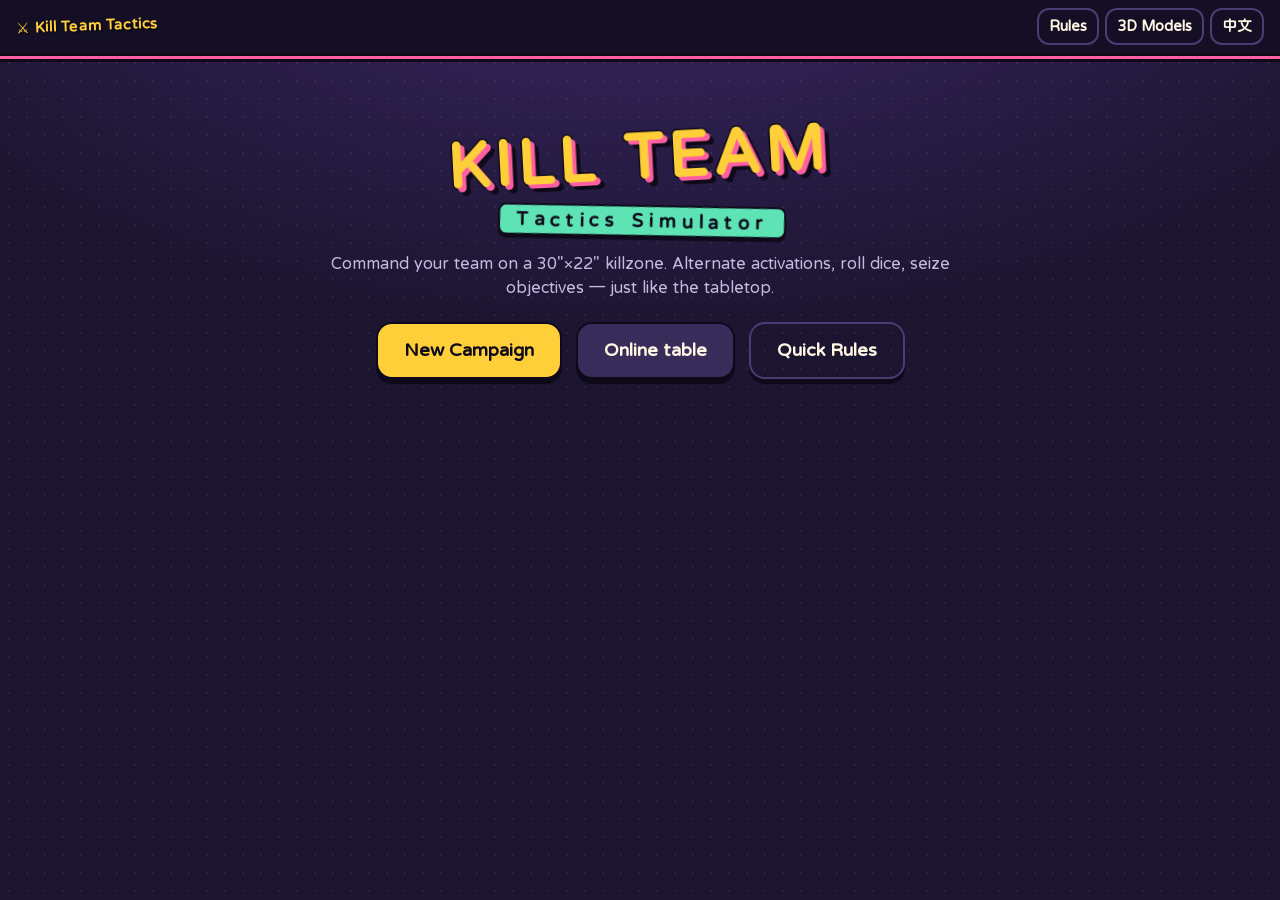
==== commit ae0ef3ba: "Toy-box UI theme, and fix the deploy screen freezing - css/fun.css (loaded last): rounded Huninn fon" ====
--- a/index.html
+++ b/index.html
@@ -3,7 +3,7 @@
 <head>
   <meta charset="utf-8">
   <meta name="viewport" content="width=device-width, initial-scale=1, viewport-fit=cover">
-  <meta name="theme-color" content="#0c0e11">
+  <meta name="theme-color" content="#140f24">
   <meta name="apple-mobile-web-app-capable" content="yes">
   <title>Kill Team Tactics</title>
   <link rel="manifest" href="manifest.webmanifest">
@@ -11,6 +11,7 @@
   <link rel="apple-touch-icon" href="icons/icon.svg">
   <link rel="stylesheet" href="css/style.css">
   <link rel="stylesheet" href="css/online.css">
+  <link rel="stylesheet" href="css/fun.css">
 </head>
 <body>
   <div id="app"></div>
--- a/css/style.css
+++ b/css/style.css
@@ -214,7 +214,9 @@
 .battle3d-source { display: none; }
 .battle3d-host, .battle3d-canvas { width: 100%; height: 100%; display: block; }
 .battle3d-canvas { touch-action: none; outline-offset: -3px; }
-.battle3d-tools { position: absolute; top: 10px; right: 10px; display: flex; gap: 6px; flex-wrap: wrap; justify-content: flex-end; }
+.battle3d-tools { position: absolute; top: 10px; right: 10px; left: 10px; display: flex; gap: 6px; flex-wrap: wrap; justify-content: flex-end; pointer-events: none; }
+.battle3d-tools button { pointer-events: auto; } /* (the gaps between buttons still let you drag the view) */
+.battle3d-context { pointer-events: none; position: absolute; left: 10px; right: 10px; bottom: 65px; width: fit-content; max-width: calc(100% - 20px); padding: 8px 12px; border-left: 3px solid #e6c47e; border-radius: 5px; background: #101821ed; color: #edf3fa; font-size: 13px; }
 .battle3d-tools button { padding: 5px 9px; background: #151d2ce8; }
 .battle3d-tools .on { color: #ffe09b; border-color: #ffe09b; }
 .battle3d-hint { pointer-events: none; position: absolute; left: 10px; right: 10px; bottom: 0; padding: 7px 10px; background: #10151dd9; color: #b8c7dc; font-size: 11px; border-radius: 6px; }
@@ -301,6 +303,7 @@
 #board .path.ok, #board .ghost.ok { stroke: var(--ok); }
 #board .path.bad, #board .ghost.bad { stroke: var(--bad); }
 #board .ghost { fill: rgba(255,255,255,.12); stroke-width: .07; }
+#board .move-anchor { fill: #ffe08a; stroke: #1b1f27; stroke-width: .05; } /* the point of the base a move starts from */
 #board .pathlen { font-size: .5px; text-anchor: middle; fill: #fff; font-weight: 700; paint-order: stroke; stroke: #000; stroke-width: .08px; }
 #board .placement-block, #board .placement-edge { fill: rgba(255, 80, 80, .12); stroke: #ff6969; stroke-width: .12; stroke-dasharray: .2 .1; }
 #board .placement-edge { fill: none; }
--- a/css/online.css
+++ b/css/online.css
@@ -10,3 +10,17 @@
 .online-board { display:block; width:100%; height:calc(100dvh - 72px); border:0; }
 body:has(.online-bar:not([hidden])) { display:flex; flex-direction:column; }
 .online-bar { order:-1; }
+.online-rooms { display:grid; grid-template-columns:repeat(auto-fit,minmax(220px,1fr)); gap:1rem; }
+.online-rooms section { padding:1rem; border:1px solid #526171; border-radius:10px; background:#0f151d; }
+.online-rooms h3 { margin:0 0 .7rem; }
+.online-rooms label { margin:.5rem 0; }
+.online-rooms input[name=pin] { font-size:1.6rem; letter-spacing:.25em; text-align:center; }
+.online-pin { margin-top:1rem; text-align:center; }
+.online-pin[hidden] { display:none; }
+.online-pin span { display:block; opacity:.75; }
+.online-pin b { display:block; margin:.2rem 0 .6rem; font-size:2.6rem; letter-spacing:.12em; color:#ffd36b; font-variant-numeric:tabular-nums; }
+.online-dialog details { margin:1rem 0; }
+/* The close button stays in the top-right corner while the dialog scrolls. */
+.online-head { position:sticky; top:-1.4rem; z-index:1; display:flex; align-items:center; justify-content:space-between; gap:1rem; margin:-1.4rem -1.4rem 0; padding:1rem 1rem .4rem 1.4rem; background:#171d25; }
+.online-head h2 { margin:0; }
+.online-close { flex:none; width:2.4rem; height:2.4rem; padding:0; font-size:1.6rem; line-height:1; border-radius:50%; }
--- a/css/fun.css
+++ b/css/fun.css
@@ -0,0 +1,194 @@
+/* ==========================================================================
+   Toy-box theme: the interface matches the chunky, silly miniatures.
+   Loaded after style.css and online.css; delete the <link> in index.html to get the plain look back.
+   Every colour is a token below, so the whole mood can be retuned in one place.
+   The board itself (mat, terrain, tokens) is left to style.css so it stays readable.
+   ========================================================================== */
+@import url('https://fonts.googleapis.com/css2?family=Huninn&display=swap');
+
+:root {
+  --bg: #1c1530;          /* grape night */
+  --panel: #2a2146;
+  --panel2: #372c5a;
+  --line: #4a3d73;        /* soft dividers inside panels */
+  --ink: #0e0a1a;         /* cartoon outlines and hard shadows */
+  --text: #fff6e3;
+  --muted: #c4b9e0;
+  --brass: #ffcf3a;       /* banana yellow: the main accent */
+  --pop: #ff5fa2;         /* bubblegum: second accent */
+  --mint: #5ee3b5;
+  --ok: #62e38c;
+  --bad: #ff5d5d;
+  --fun-font: "Huninn", "jf-openhuninn", "Arial Rounded MT Bold", "Segoe UI", "Noto Sans TC", "Microsoft JhengHei", system-ui, sans-serif;
+  --stick: 0 3px 0 var(--ink);           /* the hard offset shadow every sticker has */
+  --stick-big: 0 5px 0 var(--ink);
+  --round: 14px;
+}
+
+body {
+  font-family: var(--fun-font);
+  background:
+    radial-gradient(circle, rgba(255, 255, 255, .055) 1.2px, transparent 1.6px) 0 0 / 18px 18px,
+    radial-gradient(1200px 600px at 50% -10%, #3a2766 0%, transparent 70%),
+    var(--bg);
+  background-attachment: fixed;
+}
+h1, h2, h3, h4, h5 { letter-spacing: .02em; }
+::selection { background: var(--pop); color: #fff; }
+
+/* ---------- scrollbars ---------- */
+* { scrollbar-color: var(--pop) transparent; }
+::-webkit-scrollbar { width: 10px; height: 10px; }
+::-webkit-scrollbar-thumb { background: var(--pop); border: 2px solid var(--ink); border-radius: 10px; }
+::-webkit-scrollbar-track { background: transparent; }
+
+/* ---------- buttons: chunky stickers that squash when pressed ---------- */
+button {
+  border: 2.5px solid var(--ink); border-radius: 12px; box-shadow: var(--stick);
+  font-weight: 700; transition: transform .12s cubic-bezier(.3, 1.6, .5, 1), box-shadow .12s, background .15s, filter .15s;
+}
+button:hover:not(:disabled) { border-color: var(--ink); transform: translateY(-2px) rotate(-1deg); box-shadow: 0 5px 0 var(--ink); filter: brightness(1.12); }
+button:active:not(:disabled) { transform: translateY(2px); box-shadow: 0 1px 0 var(--ink); transition-duration: .04s; }
+button:focus-visible { outline: 3px solid var(--mint); outline-offset: 2px; }
+button.primary { background: var(--brass); color: var(--ink); border-color: var(--ink); font-weight: 800; }
+button.ghost { background: transparent; box-shadow: none; border-color: var(--line); }
+button.ghost:hover:not(:disabled) { border-color: var(--brass); box-shadow: none; }
+button.big { padding: 13px 26px; font-size: 1.15rem; border-radius: 16px; box-shadow: var(--stick-big); }
+button.big:hover:not(:disabled) { box-shadow: 0 7px 0 var(--ink); }
+button.big:active:not(:disabled) { box-shadow: 0 1px 0 var(--ink); transform: translateY(4px); }
+button:disabled { box-shadow: none; }
+/* Buttons that are really links or bare dice keep their own look. */
+.diebtn, .linklike, .diebtn:hover, .linklike:hover { box-shadow: none !important; transform: none !important; filter: none !important; }
+
+select, input[type="text"], input[type="search"], input[type="number"], textarea, .teamsearch {
+  border: 2.5px solid var(--ink) !important; border-radius: 10px !important; background: var(--panel2) !important; color: var(--text);
+  box-shadow: inset 0 2px 0 rgba(0, 0, 0, .25);
+}
+select:focus, input:focus, textarea:focus { outline: 3px solid var(--mint); outline-offset: 1px; }
+input[type="checkbox"], input[type="radio"], input[type="range"] { accent-color: var(--pop); }
+
+/* ---------- header ---------- */
+.top {
+  background: #140f24; border-bottom: 3px solid var(--ink);
+  box-shadow: 0 3px 0 var(--pop), 0 6px 0 var(--ink);
+}
+.brand { color: var(--brass); font-weight: 900; text-shadow: 2px 2px 0 var(--ink); display: inline-block; transform: rotate(-2deg); transition: transform .2s; }
+.brand:hover { transform: rotate(2deg) scale(1.05); }
+.game-settings summary { border: 2.5px solid var(--ink); border-radius: 12px; background: var(--panel2); box-shadow: var(--stick); }
+.settings-menu { border: 2.5px solid var(--ink); border-radius: var(--round); box-shadow: var(--stick-big); }
+.settings-menu button { box-shadow: none; }
+
+.turnstatus { border: 2.5px solid var(--ink); border-radius: 16px; box-shadow: var(--stick), 0 0 18px -6px var(--tc); }
+.tsbadge { border-right: 2.5px solid var(--ink); }
+.tsphase { text-shadow: 1px 1px 0 var(--ink); }
+.tswho b { color: var(--brass); }
+.score { border: 2.5px solid var(--ink); border-left: 6px solid var(--tc); border-radius: 10px; box-shadow: var(--stick); }
+.tp { text-shadow: 1px 1px 0 var(--ink); }
+
+/* ---------- home ---------- */
+.hero { padding: 44px 0 28px; }
+.hero h1 {
+  font-weight: 900; color: var(--brass); letter-spacing: .08em; line-height: 1.05;
+  -webkit-text-stroke: 3px var(--ink); paint-order: stroke fill;
+  text-shadow: 4px 4px 0 var(--pop), 8px 8px 0 var(--ink);
+  display: inline-block; transform: rotate(-3deg);
+  animation: fun-drop .9s cubic-bezier(.2, 1.7, .4, 1) both, fun-bob 4s ease-in-out 1s infinite;
+}
+.hero h1 small {
+  display: table; margin: 14px auto 0; padding: 4px 16px; font-size: .3em; letter-spacing: .3em;
+  color: var(--ink); background: var(--mint); -webkit-text-stroke: 0; text-shadow: none;
+  border: 2.5px solid var(--ink); border-radius: 8px; box-shadow: var(--stick); transform: rotate(4deg);
+}
+.hero p { color: var(--muted); font-size: 1.02rem; }
+.herobtns { gap: 14px; }
+.herobtns button.primary { animation: fun-nudge 3s ease-in-out 1.6s infinite; }
+@keyframes fun-drop { from { opacity: 0; transform: translateY(-60px) rotate(-12deg) scale(.6); } to { opacity: 1; transform: rotate(-3deg); } }
+@keyframes fun-bob { 0%, 100% { transform: rotate(-3deg) translateY(0); } 50% { transform: rotate(-1.5deg) translateY(-6px); } }
+@keyframes fun-nudge { 0%, 86%, 100% { transform: none; } 90% { transform: rotate(-4deg) scale(1.05); } 94% { transform: rotate(4deg) scale(1.05); } 97% { transform: rotate(-2deg); } }
+
+/* ---------- cards and panels: thick outlines and a hard drop shadow ---------- */
+.card, .pick, .dialog, .hrow, .online-dialog, .m3d-info, .recentbox, .outcome, .unitpick {
+  border: 2.5px solid var(--ink); border-radius: var(--round); box-shadow: var(--stick-big);
+}
+.card h2, .pick h3, .dialog h2 { font-weight: 900; }
+.dialog h2 { color: var(--brass); text-shadow: 2px 2px 0 var(--ink); }
+/* Panels with a team colour keep it as a thick stripe. */
+.teamcard, .datacard, .turnbanner, .fside {
+  border-style: solid; border-width: 2.5px; border-color: var(--ink); border-top: 7px solid var(--tc);
+  border-radius: var(--round); box-shadow: var(--stick-big);
+}
+.teampick { border: 2.5px solid var(--ink); border-left: 8px solid var(--tc); }
+.teampick.on { border-color: var(--ink); border-left-color: var(--tc); box-shadow: inset 0 0 0 3px var(--brass), var(--stick); } /* (inside the scrolling list, so no outline that would be clipped) */
+.mapcard { border: 2.5px solid var(--ink); border-radius: var(--round); box-shadow: var(--stick-big); }
+.mapcard:hover:not(:disabled) { border-color: var(--ink); transform: translateY(-3px) rotate(-.7deg); box-shadow: 0 8px 0 var(--ink); }
+.mapcard.on { border-color: var(--ink); outline: 4px solid var(--brass); outline-offset: 2px; box-shadow: 0 5px 0 var(--ink); transform: rotate(-.7deg); }
+.setupsteps li { padding: 3px 10px; border-radius: 999px; border: 2px solid transparent; }
+.setupsteps li.on { color: var(--ink); background: var(--brass); border-color: var(--ink); box-shadow: var(--stick); }
+.inspect { border-radius: var(--round); box-shadow: 0 6px 0 var(--ink), 0 10px 30px rgba(0, 0, 0, .5); }
+.inspect .datacard { box-shadow: none; }
+.statline div { border: 2px solid var(--ink); border-radius: 10px; box-shadow: 0 2px 0 var(--ink); }
+.statline b { color: var(--brass); font-size: 1.15rem; }
+.flag { border: 2px solid var(--ink); font-weight: 700; }
+.mode { border: 2.5px dashed var(--brass); border-radius: 12px; }
+.ploys, .ffploys { border-left-width: 5px; border-radius: 4px; }
+.orders .on, .m3d-tabs button.on { background: var(--brass); color: var(--ink); border-color: var(--ink); }
+.boardviewbar .on, .battle3d-tools .on { background: var(--brass); color: var(--ink); border-color: var(--ink); }
+.ap { color: var(--brass); text-shadow: 1px 1px 0 var(--ink); font-weight: 900; }
+.pending { border: 2.5px solid var(--bad); border-radius: var(--round); box-shadow: 0 4px 0 #6b1d2a; }
+.placement-warning { border-width: 2.5px; border-radius: 12px; }
+.history h2 { text-shadow: 2px 2px 0 var(--ink); }
+.m3d-side { border-right: 3px solid var(--ink); }
+.m3d-ops li.on { border-radius: 8px; }
+
+/* Operative chips beside the board */
+.opchip { border: 2px solid var(--ink); border-radius: 10px; background: var(--panel); box-shadow: 0 2px 0 var(--ink); }
+.opchip:hover { border-color: var(--tc); transform: translateX(2px); filter: none; box-shadow: 0 2px 0 var(--ink); }
+.opchip.dead { background: #3a1626; border-color: #7a2a3f; }
+.chip-bar { height: 6px; border: 1.5px solid var(--ink); border-radius: 4px; }
+.oproster h4 { border-left-width: 6px; border-radius: 4px; background: var(--panel); }
+.boardtools.on { border-width: 2.5px; border-radius: 14px; }
+#board { border: 3px solid var(--ink); border-radius: 14px; box-shadow: var(--stick-big); }
+.battle3d-stage { border: 3px solid var(--ink); border-radius: 14px; box-shadow: var(--stick-big); }
+
+/* ---------- dice: chunky toy dice that bounce in ---------- */
+.die { border: 2.5px solid var(--ink); border-radius: 9px; box-shadow: 0 3px 0 var(--ink); font-weight: 900; animation-name: fun-roll; animation-timing-function: cubic-bezier(.2, 1.6, .4, 1); animation-duration: .45s; }
+.die.norm { background: #fffaf0; color: var(--ink); border-color: var(--ink); }
+.die.crit { background: var(--brass); color: var(--ink); border-color: var(--ink); box-shadow: 0 3px 0 var(--ink), 0 0 14px rgba(255, 207, 58, .7); }
+.die.small { box-shadow: 0 2px 0 var(--ink); }
+@keyframes fun-roll { 0% { transform: translateY(-26px) rotate(-200deg) scale(.4); opacity: 0; } 60% { transform: translateY(3px) rotate(12deg) scale(1.1); opacity: 1; } 100% { transform: none; } }
+.outcome b { text-shadow: 1px 1px 0 var(--ink); }
+
+/* ---------- pop-ups ---------- */
+.modal { background: rgba(20, 8, 40, .7); backdrop-filter: blur(2px); }
+.modal .dialog { animation: fun-pop .35s cubic-bezier(.2, 1.6, .4, 1) both; }
+@keyframes fun-pop { from { opacity: 0; transform: scale(.7) rotate(-3deg); } to { opacity: 1; transform: none; } }
+#terrain-hover { border: 2.5px solid var(--ink); border-radius: 12px; box-shadow: var(--stick); }
+
+/* ---------- turn banner: a comic strip slapped across the board ---------- */
+.turnanim > div {
+  border: 3px solid var(--ink); border-radius: 14px; transform: rotate(-2.5deg);
+  background: color-mix(in srgb, var(--tc) 70%, #1a1030); box-shadow: 0 6px 0 var(--ink);
+}
+.turnanim.theirs > div { background: color-mix(in srgb, var(--tc) 70%, #1a1030); transform: rotate(2.5deg); }
+.turnanim b { font-weight: 900; -webkit-text-stroke: 2px var(--ink); paint-order: stroke fill; text-shadow: 3px 3px 0 var(--ink); }
+
+/* ---------- victory / defeat ---------- */
+.endtext h1 { font-weight: 900; -webkit-text-stroke: 3px var(--ink); paint-order: stroke fill; }
+.endbanner.win h1 { background: none; color: var(--brass); text-shadow: 5px 5px 0 var(--pop), 10px 10px 0 var(--ink); filter: none; transform: rotate(-4deg); }
+.endbanner.lose h1 { color: var(--bad); text-shadow: 5px 5px 0 var(--ink); }
+.endbanner.draw h1 { color: var(--mint); text-shadow: 5px 5px 0 var(--ink); }
+.endsparks i { border: 2px solid var(--ink); width: 12px; height: 12px; margin: -6px; border-radius: 3px; }
+
+/* ---------- online ---------- */
+.online-bar { background: #1a1236; border-bottom: 3px solid var(--ink); box-shadow: 0 3px 0 var(--mint); }
+.online-dialog { background: var(--panel); color: var(--text); }
+
+@media (prefers-reduced-motion: reduce) {
+  .hero h1, .herobtns button.primary, .modal .dialog, .die { animation: none !important; }
+  button, .mapcard { transition: none; }
+  button:hover:not(:disabled), .mapcard:hover:not(:disabled), .opchip:hover { transform: none; }
+}
+@media (max-width: 600px) {
+  .hero h1 { -webkit-text-stroke: 2px var(--ink); text-shadow: 3px 3px 0 var(--pop), 6px 6px 0 var(--ink); }
+  button.big { padding: 11px 18px; }
+}
